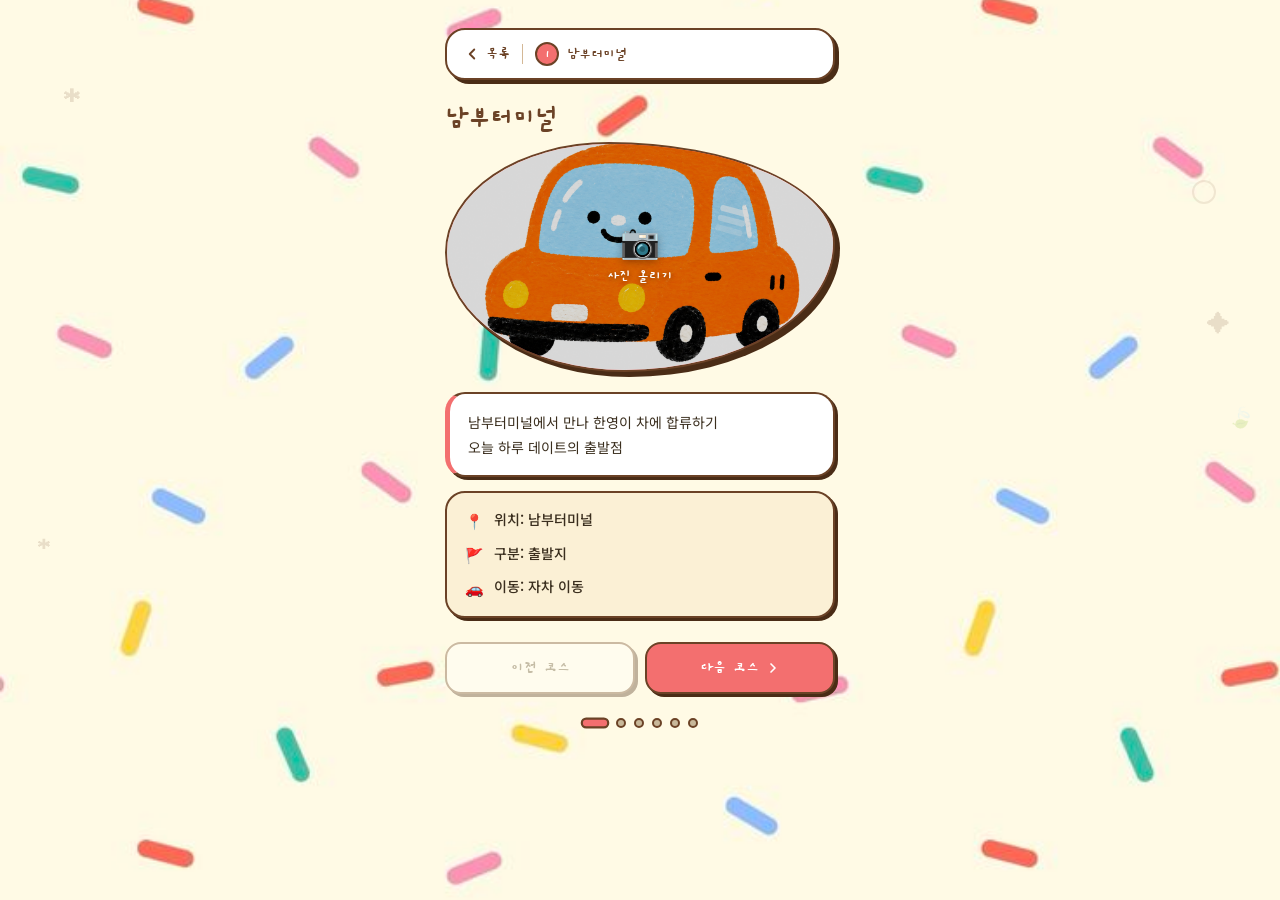
==== detail-1.html @ 58f48247 "Add files via upload" ====
<!DOCTYPE html>
<html lang="ko">
<head>
  <meta charset="UTF-8" />
  <meta name="viewport" content="width=device-width, initial-scale=1.0, maximum-scale=1.0, user-scalable=no" />
  <title>남부터미널 — 5월 17일 데이트 코스</title>
  <link rel="preconnect" href="https://fonts.googleapis.com" />
  <link rel="preconnect" href="https://fonts.gstatic.com" crossorigin />
  <link href="https://fonts.googleapis.com/css2?family=Gaegu:wght@400;700&family=Noto+Sans+KR:wght@400;500;600;700&display=swap" rel="stylesheet" />
  <link rel="stylesheet" href="style.css" />
  <style>:root { --detail-color: #F36F6F; }</style>
</head>
<body>
<div id="app">
  <div class="detail-deco-bg" aria-hidden="true">
    <span class="deco-asterisk" style="top:10%;left:5%;font-size:16px;">✱</span>
    <span class="deco-asterisk" style="top:35%;right:4%;font-size:22px;">✦</span>
    <span class="deco-asterisk" style="top:60%;left:3%;font-size:12px;">✱</span>
    <span class="deco-circle-outline" style="width:24px;height:24px;top:20%;right:5%;"></span>
    <span class="deco-leaf" style="top:45%;right:2%;font-size:20px;transform:rotate(15deg);">🍃</span>
  </div>

  <div class="detail-nav">
    <div class="detail-nav-card">
      <a class="back-btn" href="index.html">
        <svg width="18" height="18" viewBox="0 0 24 24" fill="none" stroke="currentColor" stroke-width="2.5" stroke-linecap="round" stroke-linejoin="round"><path d="M15 18l-6-6 6-6"/></svg>
        목록
      </a>
      <div class="detail-nav-divider"></div>
      <div class="detail-nav-info">
        <span class="detail-nav-badge" style="background-color:#F36F6F;">1</span>
        <span class="detail-nav-title">남부터미널</span>
      </div>
    </div>
  </div>

  <div class="detail-content">
    <h2 class="detail-title">남부터미널</h2>

    <div class="detail-image-wrap">
      <!-- 클릭하면 사진 업로드 -->
      <div id="detail-image-placeholder" class="detail-image-placeholder no-photo" style="background-color:#F36F6F;">
        <!-- 기본 이미지 (업로드 전) -->
        <img src="img/course01.png" alt="남부터미널" class="detail-img" />
        <!-- 업로드된 사진 -->
        <img id="detail-display-img" src="" alt="업로드 사진" class="detail-img" style="display:none; position:absolute; inset:0; width:100%; height:100%; object-fit:cover;" />
        <!-- 업로드 힌트 -->
        <div id="upload-hint" class="upload-hint">
          <span class="upload-hint-icon">📷</span>
          <span class="upload-hint-text">사진 올리기</span>
        </div>
        <!-- 숨겨진 파일 입력 -->
        <input id="image-file-input" type="file" accept="image/*" style="display:none;" />
      </div>
    </div>

    <div class="detail-description-box">
      <p class="detail-description">남부터미널에서 만나 한영이 차에 합류하기&#10;오늘 하루 데이트의 출발점</p>
    </div>

    <div class="detail-info-box">
      <ul class="detail-meta-list">
        <li class="detail-meta-item"><span class="meta-icon">📍</span><span class="meta-text">위치: 남부터미널</span></li>
        <li class="detail-meta-item"><span class="meta-icon">🚩</span><span class="meta-text">구분: 출발지</span></li>
        <li class="detail-meta-item"><span class="meta-icon">🚗</span><span class="meta-text">이동: 자차 이동</span></li>
      </ul>
    </div>

    <div class="detail-nav-buttons">
      <span class="nav-btn prev-btn disabled">이전 코스</span>
      <a class="nav-btn next-btn" href="detail-2.html" style="background-color:#F36F6F;">
        다음 코스
        <svg width="16" height="16" viewBox="0 0 24 24" fill="none" stroke="currentColor" stroke-width="2.5" stroke-linecap="round" stroke-linejoin="round"><path d="M9 18l6-6-6-6"/></svg>
      </a>
    </div>

    <div class="dot-pagination">
      <span class="dot active" style="background-color:#F36F6F;width:26px;border-radius:999px;"></span>
      <a class="dot" href="detail-2.html"></a>
      <a class="dot" href="detail-3.html"></a>
      <a class="dot" href="detail-4.html"></a>
      <a class="dot" href="detail-5.html"></a>
      <a class="dot" href="detail-6.html"></a>
    </div>
  </div>

  <div class="page-bottom-space"></div>
</div>
<script>const COURSE_ID = 1;</script>
<script src="detail.js"></script>
</body>
</html>
---- style.css ----
/* =========================================================
   Reset & Base
   ========================================================= */
*, *::before, *::after {
  box-sizing: border-box;
  margin: 0;
  padding: 0;
  -webkit-tap-highlight-color: transparent;
}

html { font-size: 16px; }

/* 브라운 계열 통일 변수 */
:root {
  --brown: #6B4226;       /* 부드러운 브라운 (기존 #1A1A1A 대체) */
  --brown-shadow: #4A2C16; /* 그림자용 진한 브라운 */
}

body {
  font-family: 'Gaegu', 'Noto Sans KR', -apple-system, BlinkMacSystemFont, 'Segoe UI', sans-serif;
  background-color: #E8DFC8;
  display: flex;
  justify-content: center;
  min-height: 100vh;
  color: var(--brown);
  -webkit-font-smoothing: antialiased;
}


/* =========================================================
   앱 컨테이너
   ========================================================= */
#app {
  width: 100%;
  max-width: 430px;
  min-height: 100vh;
  background-color: transparent;
  position: relative;
  overflow: hidden;
}

/* 배경 이미지 고정 */
body::before {
  content: '';
  position: fixed;
  inset: 0;
  background-image: url('img/bg03.png');
  background-size: cover;
  background-position: center center;
  background-repeat: no-repeat;
  z-index: -1;
}


/* =========================================================
   페이지 전환
   ========================================================= */
.page {
  display: none;
  min-height: 100vh;
  position: relative;
  z-index: 1;
}

.page.active {
  display: block;
}


/* =========================================================
   메인 페이지 래퍼
   ========================================================= */
.main-page {
  position: relative;
  min-height: 100vh;
  z-index: 1;
}

/* =========================================================
   메인 페이지 - 헤더
   ========================================================= */
.main-header {
  display: flex;
  align-items: center;
  justify-content: center;
  gap: 12px;
  padding: 40px 20px 24px;
  position: relative;
  background: none;
  border: none;
  margin-bottom: 8px;
}

/* 중앙 타이틀 카드 — 스티커 스타일 */
.header-title-card {
  flex: 1;
  background-color: #FFFFFF;
  border: 2px solid var(--brown);
  border-radius: 24px;
  box-shadow: 4px 4px 0px var(--brown-shadow);
  padding: 16px 18px 18px;
  text-align: center;
  display: flex;
  flex-direction: column;
  align-items: center;
  gap: 6px;
}

/* 날짜 태그 */
.header-date-tag {
  display: inline-block;
  background-color: #F2883C;
  color: #FFFFFF;
  font-size: 13px;
  font-weight: 700;
  letter-spacing: 1.5px;
  padding: 3px 14px;
  border-radius: 999px;
  border: 2px solid var(--brown);
  box-shadow: 2px 2px 0px var(--brown-shadow);
  margin-bottom: 2px;
}

.main-title {
  font-size: 30px;
  font-weight: 700;
  color: #fb8200;
  line-height: 1.2;
  letter-spacing: -0.3px;
}

.main-subtitle {
  font-size: 15px;
  font-weight: 400;
  color: #322005;
  line-height: 1.5;
}


/* =========================================================
   목적지 Pill
   ========================================================= */
.destination-pill {
  display: flex;
  align-items: center;
  justify-content: center;
  gap: 5px;
  width: fit-content;
  margin: 4px auto 0;
  padding: 6px 16px;
  background-color: #F2883C;
  border: 2px solid var(--brown);
  border-radius: 999px;
  box-shadow: 2px 2px 0px var(--brown-shadow);
  font-size: 17px;
  font-weight: 700;
  color: #FFFFFF;
  letter-spacing: -0.2px;
}

.pill-icon { font-size: 14px; }


/* =========================================================
   배경 데코 요소
   ========================================================= */
.main-deco-bg {
  position: absolute;
  top: 0; left: 0;
  width: 100%; height: 100%;
  pointer-events: none;
  z-index: 0;
  overflow: hidden;
}

.deco-star {
  position: absolute;
  font-style: normal;
  color: var(--brown);
  font-weight: 900;
  opacity: 0.25;
  line-height: 1;
}

.deco-asterisk {
  position: absolute;
  font-style: normal;
  font-weight: 900;
  color: var(--brown);
  pointer-events: none;
  line-height: 1;
  opacity: 0.15;
  z-index: 0;
}

.deco-circle-outline {
  position: absolute;
  border: 2px solid var(--brown);
  border-radius: 50%;
  pointer-events: none;
  opacity: 0.1;
  z-index: 0;
}

.deco-leaf {
  position: absolute;
  font-style: normal;
  pointer-events: none;
  opacity: 0.2;
  z-index: 0;
}


/* =========================================================
   코스 타임라인 리스트
   ========================================================= */
.course-list {
  padding: 0 18px;
  display: flex;
  flex-direction: column;
  align-items: center;
  position: relative;
  z-index: 1;
}

.timeline-item {
  width: 100%;
  display: flex;
  flex-direction: column;
  align-items: center;
}


/* =========================================================
   코스 카드
   ========================================================= */
.course-card {
  width: 100%;
  background-color: #FFFFFF;
  border-radius: 24px;
  border: 2px solid var(--brown);
  box-shadow: 3px 4px 0px var(--brown-shadow);
  padding: 16px 16px 16px 20px;
  display: flex;
  align-items: center;
  gap: 14px;
  cursor: pointer;
  position: relative;
  min-height: 90px;
  text-decoration: none;
  color: inherit;
  -webkit-user-select: none;
  user-select: none;
  transition: transform 0.12s ease, box-shadow 0.12s ease;
}

.course-card::before { display: none; }

.course-card:hover {
  transform: translate(-1px, -1px);
  box-shadow: 5px 5px 0px var(--brown-shadow);
}

.course-card:active {
  transform: translate(2px, 2px);
  box-shadow: 1px 2px 0px var(--brown-shadow);
}


/* =========================================================
   카드 - 이미지 영역
   ========================================================= */
.card-image-wrap {
  flex-shrink: 0;
  width: 86px;
  height: 86px;
  border-radius: 8px;
  overflow: hidden;
  background-color: var(--card-color, #F2883C);
  border: none;
  display: flex;
  align-items: center;
  justify-content: center;
  position: relative;
}

.card-image-wrap img.card-img {
  width: 100%;
  height: 100%;
  object-fit: cover;
  border-radius: 8px;
}

.card-image-wrap .card-emoji {
  font-size: 28px;
  line-height: 1;
  filter: drop-shadow(0px 1px 2px rgba(0,0,0,0.2));
}

/* 단계 번호 badge */
.card-badge {
  position: absolute;
  left: -13px;
  top: 50%;
  transform: translateY(-50%);
  width: 26px;
  height: 26px;
  border-radius: 50%;
  color: #FFFFFF;
  font-size: 20px;
  font-weight: 700;
  display: flex;
  align-items: center;
  justify-content: center;
  border: 2px solid var(--brown);
  z-index: 1;
}


/* =========================================================
   카드 - 텍스트
   ========================================================= */
.card-body {
  flex: 1;
  min-width: 0;
}

.card-time {
  font-size: 14px;
  font-weight: 700;
  color: var(--card-color, #F2883C);
  margin-bottom: 3px;
  letter-spacing: 0.8px;
}

.card-title {
  font-size: 18px;
  font-weight: 700;
  color: var(--brown);
  margin-bottom: 3px;
  white-space: nowrap;
  overflow: hidden;
  text-overflow: ellipsis;
}

.card-subtitle {
  font-size: 12px;
  font-weight: 500;
  color: #7A6A52;
  white-space: nowrap;
  overflow: hidden;
  text-overflow: ellipsis;
}

.card-arrow {
  flex-shrink: 0;
  color: var(--brown);
  opacity: 0.35;
}


/* =========================================================
   이동 시간 표시
   ========================================================= */
.travel-time-wrap {
  display: flex;
  flex-direction: column;
  align-items: center;
  padding: 4px 0;
}

.timeline-line {
  width: 2px;
  height: 10px;
  background: repeating-linear-gradient(
    to bottom,
    #B5A48A 0px, #B5A48A 4px,
    transparent 4px, transparent 8px
  );
}

.travel-time-pill {
  display: flex;
  align-items: center;
  gap: 5px;
  padding: 5px 14px;
  background-color: #FBF0D5;
  border: 1px solid #946006;
  border-radius: 999px;
  box-shadow: 2px 2px 0px #ffffff;
  font-size: 11px;
  font-weight: 600;
  color: #5A4A32;
  white-space: nowrap;
}

.travel-car-icon { font-size: 12px; }

.page-bottom-space { height: 48px; }


/* =========================================================
   상세 페이지 - 네비 (스티커 카드 스타일)
   ========================================================= */
.detail-nav {
  padding: 28px 20px 12px;
}

/* 뒤로가기 스티커 카드 */
.detail-nav-card {
  background-color: #FFFFFF;
  border: 2px solid var(--brown);
  border-radius: 20px;
  box-shadow: 4px 4px 0px var(--brown-shadow);
  padding: 12px 16px;
  display: flex;
  align-items: center;
  gap: 12px;
}

.back-btn {
  display: flex;
  align-items: center;
  gap: 5px;
  background: none;
  border: none;
  cursor: pointer;
  color: var(--brown);
  font-size: 15px;
  font-weight: 700;
  font-family: 'Gaegu', 'Noto Sans KR', sans-serif;
  padding: 0;
  transition: opacity 0.15s ease;
  flex-shrink: 0;
}

.back-btn:hover { opacity: 0.7; }
.back-btn:active { opacity: 0.5; }

/* 스티커 카드 안 구분선 */
.detail-nav-divider {
  width: 1px;
  height: 20px;
  background-color: #D4B896;
  flex-shrink: 0;
}

/* 현재 코스 정보 (뱃지 + 장소명) */
.detail-nav-info {
  display: flex;
  align-items: center;
  gap: 8px;
  flex: 1;
  min-width: 0;
}

.detail-nav-badge {
  width: 24px;
  height: 24px;
  border-radius: 50%;
  background-color: var(--detail-color, #F2883C);
  color: #FFFFFF;
  font-size: 12px;
  font-weight: 700;
  display: flex;
  align-items: center;
  justify-content: center;
  border: 2px solid var(--brown);
  flex-shrink: 0;
}

.detail-nav-title {
  font-size: 15px;
  font-weight: 700;
  color: var(--brown);
  white-space: nowrap;
  overflow: hidden;
  text-overflow: ellipsis;
}


/* =========================================================
   상세 콘텐츠
   ========================================================= */
.detail-content {
  padding: 8px 20px 28px;
}

.detail-top-row {
  display: flex;
  align-items: center;
  gap: 10px;
  margin-bottom: 10px;
}

.detail-badge {
  display: inline-flex;
  align-items: center;
  justify-content: center;
  width: 32px;
  height: 32px;
  border-radius: 50%;
  background-color: var(--detail-color, #F2883C);
  color: #FFFFFF;
  font-size: 14px;
  font-weight: 700;
  border: 2px solid var(--brown);
  box-shadow: 2px 2px 0px var(--brown-shadow);
  flex-shrink: 0;
}

.detail-time {
  font-size: 16px;
  font-weight: 700;
  color: var(--detail-color, #F2883C);
  letter-spacing: 0.8px;
}

.detail-title {
  font-size: 28px;
  font-weight: 700;
  color: var(--brown);
  line-height: 1.3;
  margin-bottom: 6px;
  letter-spacing: -0.5px;
}

.detail-subtitle {
  font-family: 'Noto Sans KR', sans-serif;
  font-size: 14px;
  font-weight: 400;
  color: #7A6A52;
  margin-bottom: 22px;
}


/* =========================================================
   상세 - 이미지 영역
   ========================================================= */
.detail-image-wrap {
  width: 100%;
  margin-bottom: 20px;
  display: flex;
  justify-content: center;
}

.detail-image-placeholder {
  width: 100%;
  aspect-ratio: 4 / 3;
  max-height: 230px;
  border-radius: 42% 58% 54% 46% / 48% 44% 56% 52%;
  background-color: var(--detail-color, #F2883C);
  border: 2px solid var(--brown);
  box-shadow: 5px 5px 0px var(--brown-shadow);
  display: flex;
  align-items: center;
  justify-content: center;
  overflow: hidden;
  position: relative;
}

/* 클릭 가능 표시 */
.detail-image-placeholder {
  cursor: pointer;
}

.detail-image-placeholder:active {
  transform: scale(0.98);
}

/* 업로드 힌트 오버레이 */
.upload-hint {
  position: absolute;
  inset: 0;
  display: flex;
  flex-direction: column;
  align-items: center;
  justify-content: center;
  gap: 6px;
  background: rgba(0, 0, 0, 0.28);
  border-radius: inherit;
  opacity: 0;
  transition: opacity 0.2s ease;
  pointer-events: none;
  z-index: 2;
}

.upload-hint-icon {
  font-size: 32px;
  line-height: 1;
  filter: drop-shadow(0 2px 4px rgba(0,0,0,0.3));
}

.upload-hint-text {
  font-family: 'Gaegu', sans-serif;
  font-size: 15px;
  font-weight: 700;
  color: #FFFFFF;
  text-shadow: 0 1px 4px rgba(0,0,0,0.4);
}

/* 기본 상태에서도 힌트를 살짝 보여줌 (사진 없을 때) */
.detail-image-placeholder.no-photo .upload-hint {
  opacity: 1;
  background: rgba(0, 0, 0, 0.15);
}

.detail-image-placeholder::after {
  content: '';
  position: absolute;
  top: 28%; right: 22%;
  width: 28px; height: 6px;
  background: rgba(255,255,255,0.6);
  border-radius: 999px;
  transform: rotate(15deg);
  box-shadow: 0 10px 0 rgba(255,255,255,0.4), 0 20px 0 rgba(255,255,255,0.25);
}

.detail-img {
  width: 100%;
  height: 100%;
  object-fit: cover;
}

.detail-img.hidden { display: none; }

.placeholder-emoji {
  font-size: 80px;
  line-height: 1;
  filter: drop-shadow(2px 3px 0px rgba(0,0,0,0.2));
  position: relative;
  z-index: 1;
}


/* =========================================================
   상세 - 안내 문구 박스
   ========================================================= */
.detail-description-box {
  background: #FFFFFF;
  border: 2px solid var(--brown);
  border-left: 5px solid var(--detail-color, #F2883C);
  border-radius: 20px;
  box-shadow: 3px 3px 0px var(--brown-shadow);
  padding: 16px 18px;
  margin-bottom: 14px;
}

.detail-description {
  font-family: 'Noto Sans KR', sans-serif;
  font-size: 14px;
  font-weight: 400;
  color: #3A2E1E;
  line-height: 1.75;
  white-space: pre-line;
}


/* =========================================================
   상세 - 정보 박스
   ========================================================= */
.detail-info-box {
  background: #FBF0D5;
  border: 2px solid var(--brown);
  border-radius: 20px;
  box-shadow: 3px 3px 0px var(--brown-shadow);
  padding: 16px 18px;
  margin-bottom: 24px;
}

.detail-meta-list {
  list-style: none;
  display: flex;
  flex-direction: column;
  gap: 10px;
}

.detail-meta-item {
  display: flex;
  align-items: flex-start;
  gap: 10px;
  font-family: 'Noto Sans KR', sans-serif;
  font-size: 14px;
  font-weight: 400;
  color: #3A2E1E;
  line-height: 1.5;
}

.meta-icon { font-size: 15px; flex-shrink: 0; margin-top: 1px; }
.meta-text { flex: 1; font-weight: 500; }


/* =========================================================
   상세 - 이전/다음 버튼
   ========================================================= */
.detail-nav-buttons {
  display: flex;
  gap: 10px;
  margin-bottom: 24px;
}

.nav-btn {
  flex: 1;
  display: flex;
  align-items: center;
  justify-content: center;
  gap: 6px;
  padding: 14px 12px;
  border-radius: 16px;
  font-family: 'Gaegu', 'Noto Sans KR', sans-serif;
  font-size: 16px;
  font-weight: 700;
  cursor: pointer;
  transition: transform 0.12s ease, box-shadow 0.12s ease;
  min-height: 52px;
  border: 2px solid var(--brown);
}

.prev-btn {
  background-color: #FFFFFF;
  color: #5A4A32;
  box-shadow: 3px 3px 0px var(--brown-shadow);
}

.prev-btn:hover:not(:disabled) {
  transform: translate(-1px, -1px);
  box-shadow: 4px 4px 0px var(--brown-shadow);
}

.prev-btn:active:not(:disabled) {
  transform: translate(2px, 2px);
  box-shadow: 1px 1px 0px var(--brown-shadow);
}

.prev-btn:disabled {
  opacity: 0.35;
  cursor: not-allowed;
  box-shadow: 2px 2px 0px var(--brown-shadow);
}

.next-btn {
  background-color: var(--detail-color, #F2883C);
  color: #FFFFFF;
  box-shadow: 3px 3px 0px var(--brown-shadow);
}

.next-btn:hover {
  transform: translate(-1px, -1px);
  box-shadow: 4px 4px 0px var(--brown-shadow);
}

.next-btn:active {
  transform: translate(2px, 2px);
  box-shadow: 1px 1px 0px var(--brown-shadow);
}


/* =========================================================
   상세 - Dot Pagination
   ========================================================= */
.dot-pagination {
  display: flex;
  justify-content: center;
  gap: 8px;
}

.dot {
  width: 10px;
  height: 10px;
  border-radius: 50%;
  background-color: #C8B89A;
  border: 2px solid var(--brown);
  cursor: pointer;
  transition: background-color 0.2s ease, width 0.2s ease, transform 0.2s ease;
}

.dot.active {
  background-color: var(--detail-color, #F2883C);
  width: 26px;
  border-radius: 999px;
  transform: scale(1.1);
}


/* =========================================================
   상세 페이지 배경 데코 (별도 HTML 파일용)
   ========================================================= */
.detail-deco-bg {
  position: fixed;
  top: 0; left: 0;
  width: 100%; height: 100%;
  pointer-events: none;
  z-index: 0;
  overflow: hidden;
}

/* a 태그로 만든 버튼 공통 처리 */
a.back-btn,
a.nav-btn {
  text-decoration: none;
  display: flex;
  align-items: center;
  justify-content: center;
}

/* 비활성 이전 버튼 (span으로 렌더링) */
span.prev-btn.disabled {
  opacity: 0.35;
  cursor: not-allowed;
  pointer-events: none;
}

/* 유틸 */
.hidden { display: none !important; }
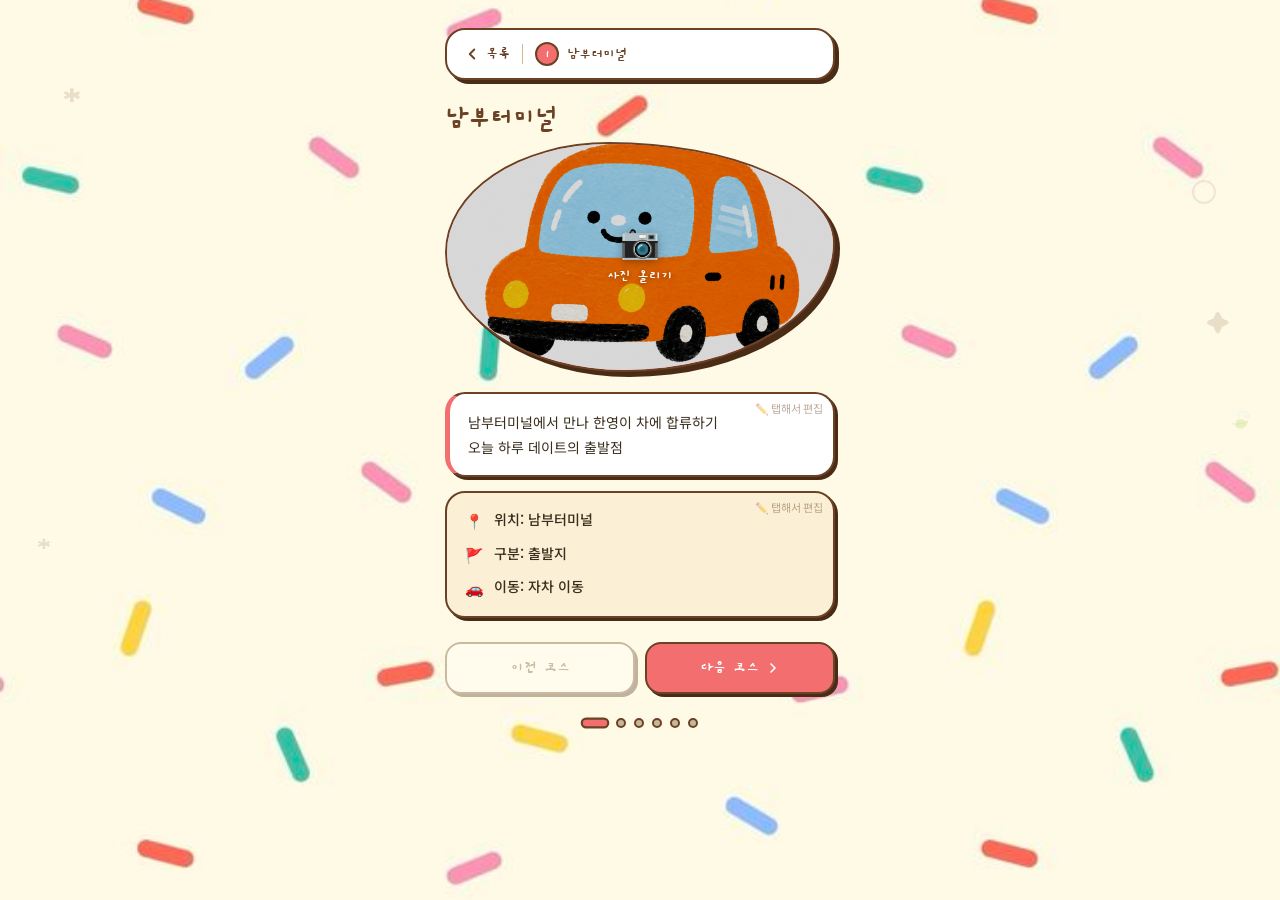
==== commit 4db06519: "Add files via upload" ====
--- a/style.css
+++ b/style.css
@@ -689,6 +689,37 @@
 .meta-icon { font-size: 15px; flex-shrink: 0; margin-top: 1px; }
 .meta-text { flex: 1; font-weight: 500; }
 
+/* =========================================================
+   텍스트 인라인 편집
+   ========================================================= */
+[contenteditable] {
+  outline: none;
+  border-radius: 6px;
+  transition: background 0.15s, box-shadow 0.15s;
+  cursor: text;
+}
+[contenteditable]:hover {
+  background: rgba(107, 66, 38, 0.06);
+}
+[contenteditable]:focus {
+  background: rgba(255, 255, 255, 0.85);
+  box-shadow: 0 0 0 2px var(--detail-color, #F2883C);
+  padding: 2px 5px;
+}
+.editable-hint {
+  position: absolute;
+  top: 6px;
+  right: 10px;
+  font-family: 'Noto Sans KR', sans-serif;
+  font-size: 11px;
+  color: var(--brown);
+  opacity: 0.45;
+  pointer-events: none;
+  letter-spacing: -0.2px;
+}
+.detail-description-box,
+.detail-info-box { position: relative; }
+
 
 /* =========================================================
    상세 - 이전/다음 버튼
